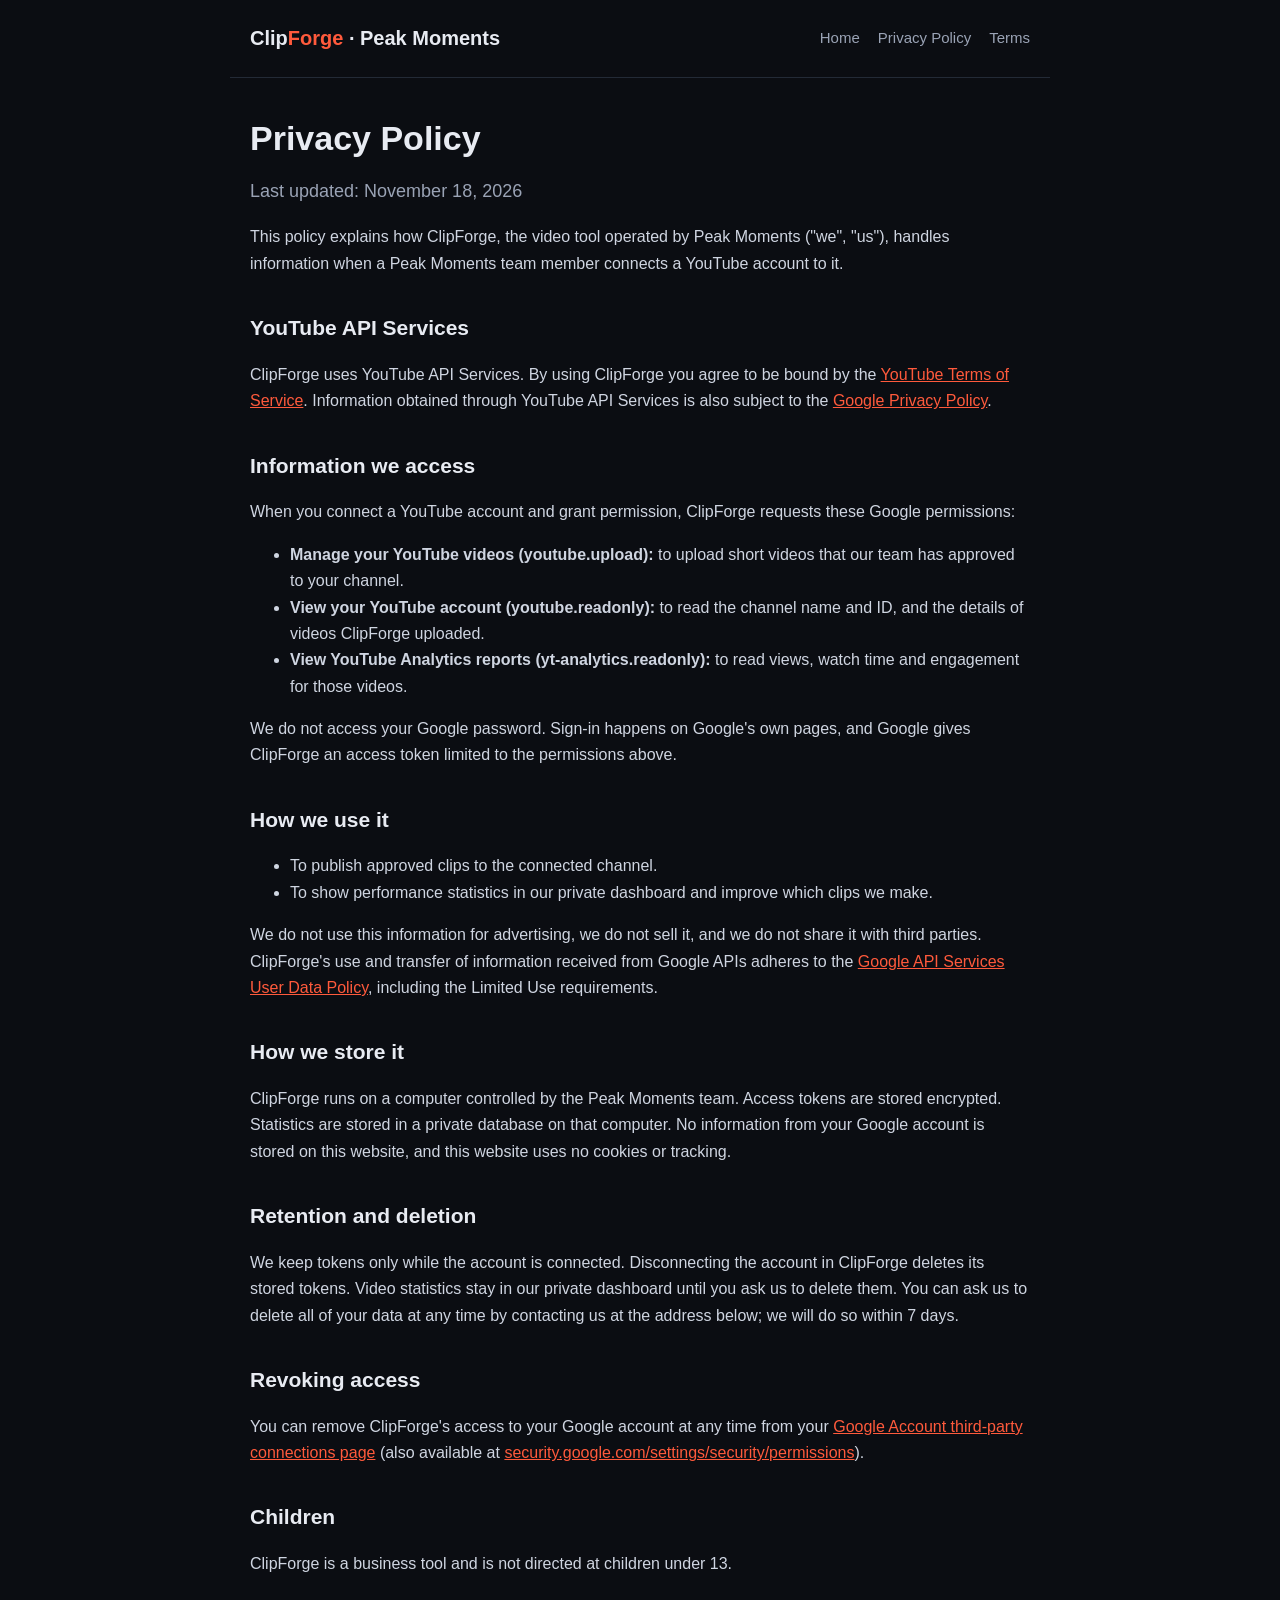
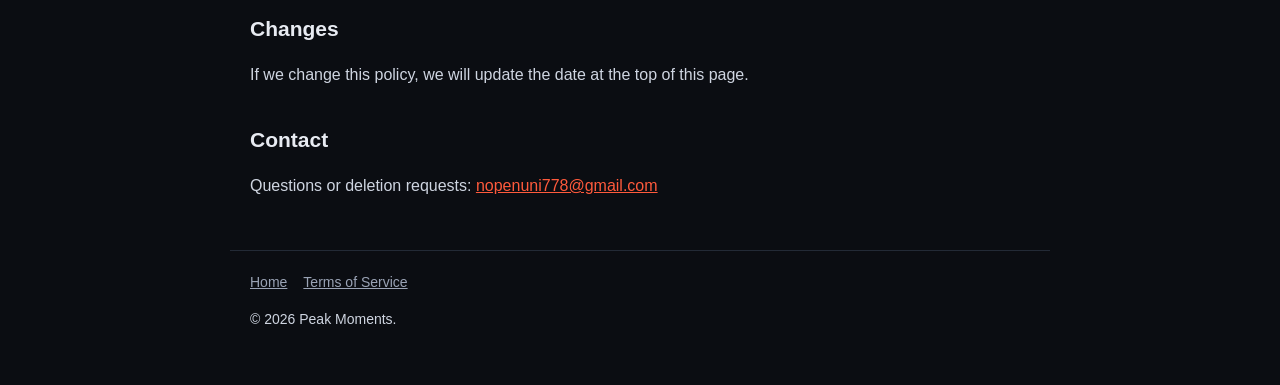
==== privacy.html @ a2990d35 "Peak Moments / ClipForge site: home, privacy policy, terms" ====
<!doctype html>
<html lang="en">
<head>
<meta charset="utf-8">
<meta name="viewport" content="width=device-width,initial-scale=1">
<title>Privacy Policy · ClipForge</title>
<link rel="stylesheet" href="style.css">
</head>
<body>
<header>
  <a class="brand" href="./">Clip<span>Forge</span> · Peak Moments</a>
  <nav><a href="./">Home</a><a href="privacy.html">Privacy Policy</a><a href="terms.html">Terms</a></nav>
</header>
<main>
  <h1>Privacy Policy</h1>
  <p class="lead">Last updated: November 18, 2026</p>

  <p>This policy explains how ClipForge, the video tool operated by Peak Moments ("we", "us"), handles information when a Peak Moments team member connects a YouTube account to it.</p>

  <h2>YouTube API Services</h2>
  <p>ClipForge uses YouTube API Services. By using ClipForge you agree to be bound by the <a href="https://www.youtube.com/t/terms">YouTube Terms of Service</a>. Information obtained through YouTube API Services is also subject to the <a href="https://policies.google.com/privacy">Google Privacy Policy</a>.</p>

  <h2>Information we access</h2>
  <p>When you connect a YouTube account and grant permission, ClipForge requests these Google permissions:</p>
  <ul>
    <li><strong>Manage your YouTube videos (youtube.upload):</strong> to upload short videos that our team has approved to your channel.</li>
    <li><strong>View your YouTube account (youtube.readonly):</strong> to read the channel name and ID, and the details of videos ClipForge uploaded.</li>
    <li><strong>View YouTube Analytics reports (yt-analytics.readonly):</strong> to read views, watch time and engagement for those videos.</li>
  </ul>
  <p>We do not access your Google password. Sign-in happens on Google's own pages, and Google gives ClipForge an access token limited to the permissions above.</p>

  <h2>How we use it</h2>
  <ul>
    <li>To publish approved clips to the connected channel.</li>
    <li>To show performance statistics in our private dashboard and improve which clips we make.</li>
  </ul>
  <p>We do not use this information for advertising, we do not sell it, and we do not share it with third parties. ClipForge's use and transfer of information received from Google APIs adheres to the <a href="https://developers.google.com/terms/api-services-user-data-policy">Google API Services User Data Policy</a>, including the Limited Use requirements.</p>

  <h2>How we store it</h2>
  <p>ClipForge runs on a computer controlled by the Peak Moments team. Access tokens are stored encrypted. Statistics are stored in a private database on that computer. No information from your Google account is stored on this website, and this website uses no cookies or tracking.</p>

  <h2>Retention and deletion</h2>
  <p>We keep tokens only while the account is connected. Disconnecting the account in ClipForge deletes its stored tokens. Video statistics stay in our private dashboard until you ask us to delete them. You can ask us to delete all of your data at any time by contacting us at the address below; we will do so within 7 days.</p>

  <h2>Revoking access</h2>
  <p>You can remove ClipForge's access to your Google account at any time from your <a href="https://myaccount.google.com/connections">Google Account third-party connections page</a> (also available at <a href="https://security.google.com/settings/security/permissions">security.google.com/settings/security/permissions</a>).</p>

  <h2>Children</h2>
  <p>ClipForge is a business tool and is not directed at children under 13.</p>

  <h2>Changes</h2>
  <p>If we change this policy, we will update the date at the top of this page.</p>

  <h2>Contact</h2>
  <p>Questions or deletion requests: <a href="mailto:nopenuni778@gmail.com">nopenuni778@gmail.com</a></p>
</main>
<footer>
  <a href="./">Home</a><a href="terms.html">Terms of Service</a>
  <p>© 2026 Peak Moments.</p>
</footer>
</body>
</html>
---- style.css ----
:root{--bg:#0b0d12;--card:#141821;--text:#e8ebf2;--muted:#9aa3b5;--accent:#ff5a3c;--line:#232a36}
*{box-sizing:border-box}
body{margin:0;background:var(--bg);color:var(--text);font:16px/1.65 -apple-system,BlinkMacSystemFont,"Segoe UI",Roboto,Helvetica,Arial,sans-serif}
a{color:var(--accent)}
header,main,footer{max-width:820px;margin:0 auto;padding:0 20px}
header{display:flex;justify-content:space-between;align-items:center;padding-top:22px;padding-bottom:22px;border-bottom:1px solid var(--line);flex-wrap:wrap;gap:10px}
.brand{font-weight:800;font-size:20px;color:var(--text);text-decoration:none}
.brand span{color:var(--accent)}
nav a{color:var(--muted);text-decoration:none;margin-left:18px;font-size:15px}
nav a:hover{color:var(--text)}
h1{font-size:34px;line-height:1.2;margin:40px 0 12px}
h2{font-size:21px;margin:34px 0 8px}
p,li{color:#cfd5e1}
.lead{font-size:18px;color:var(--muted)}
.grid{display:grid;grid-template-columns:repeat(auto-fit,minmax(220px,1fr));gap:14px;margin:26px 0}
.card{background:var(--card);border:1px solid var(--line);border-radius:12px;padding:18px}
.card h3{margin:0 0 6px;font-size:16px}
.card p{margin:0;font-size:15px}
.note{background:var(--card);border-left:3px solid var(--accent);padding:12px 16px;border-radius:6px}
footer{border-top:1px solid var(--line);margin-top:50px;padding-top:20px;padding-bottom:40px;color:var(--muted);font-size:14px}
footer a{color:var(--muted);margin-right:16px}
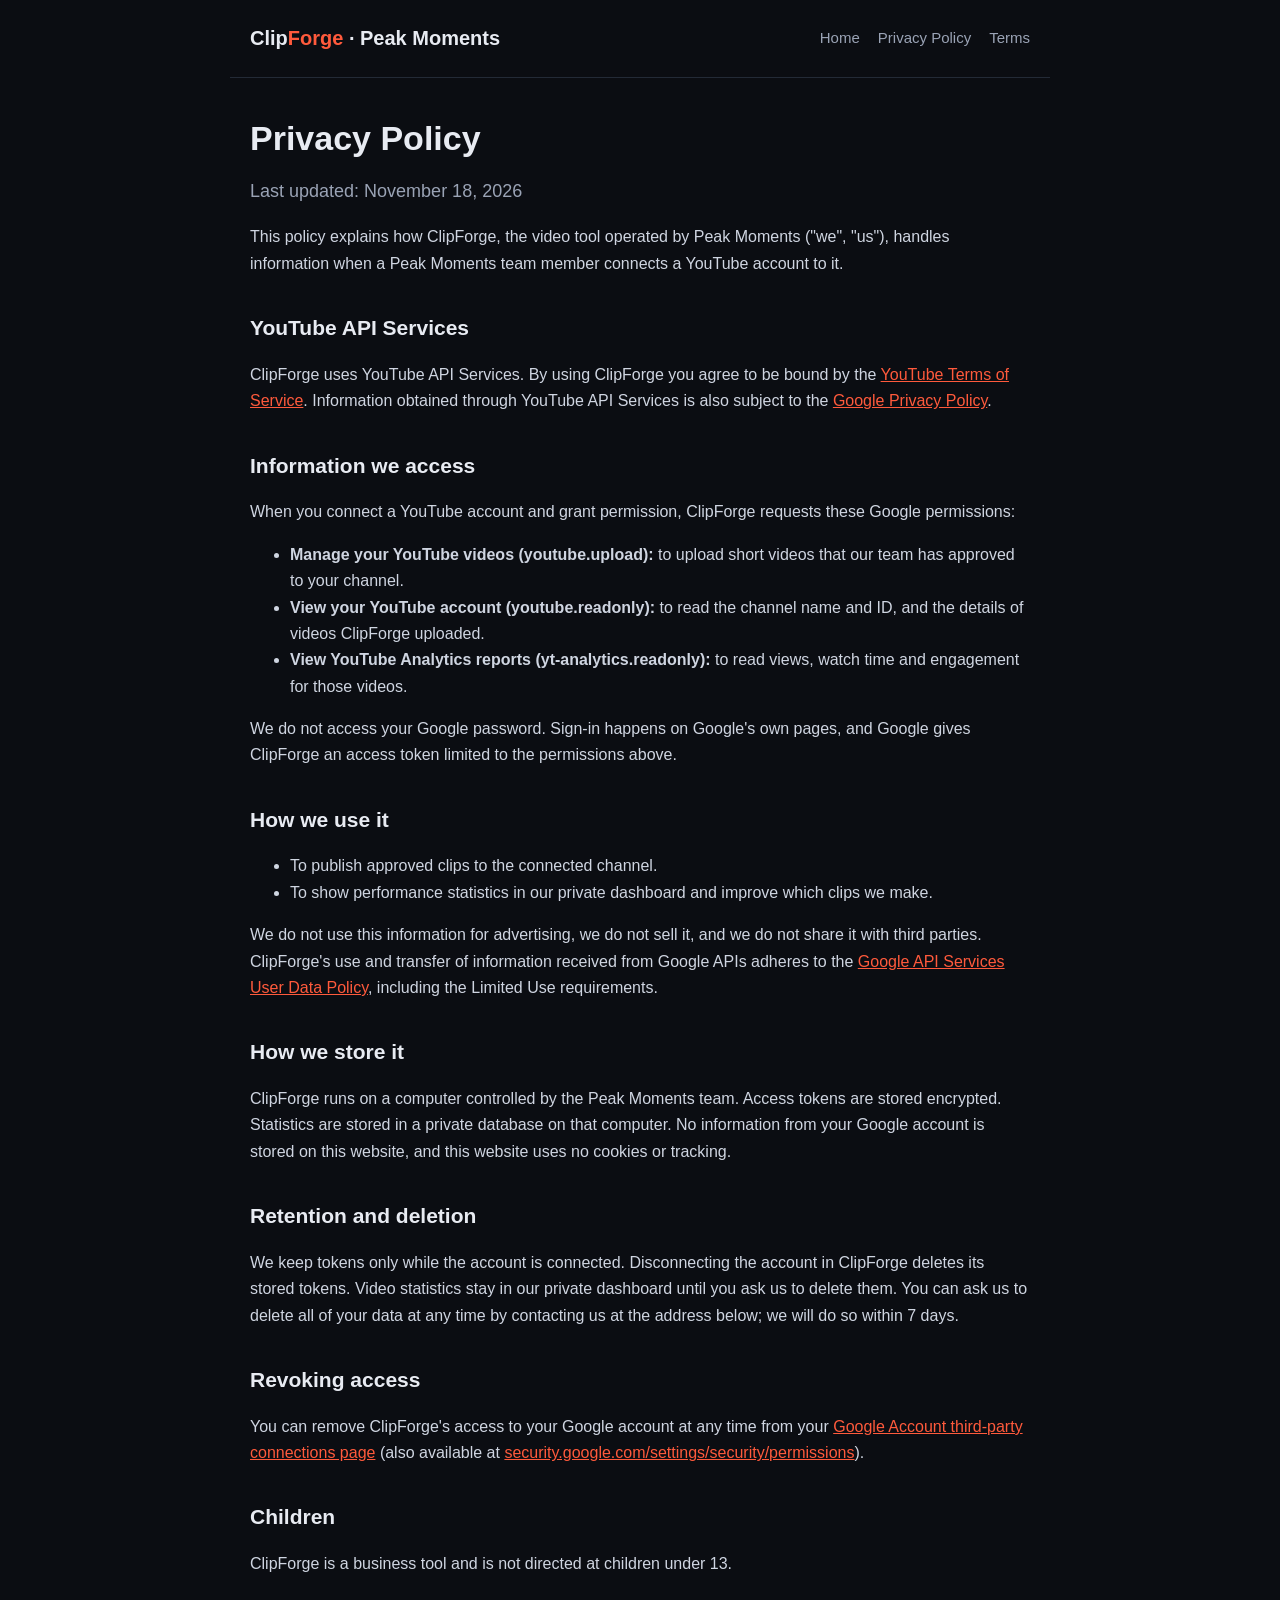
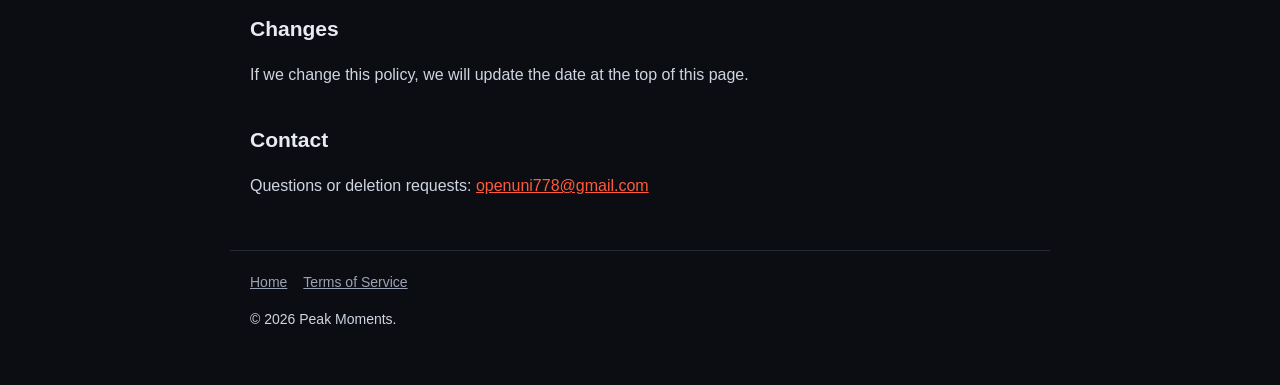
==== commit e9f1481b: "Fix contact email" ====
--- a/privacy.html
+++ b/privacy.html
@@ -52,7 +52,7 @@
   <p>If we change this policy, we will update the date at the top of this page.</p>
 
   <h2>Contact</h2>
-  <p>Questions or deletion requests: <a href="mailto:nopenuni778@gmail.com">nopenuni778@gmail.com</a></p>
+  <p>Questions or deletion requests: <a href="mailto:openuni778@gmail.com">openuni778@gmail.com</a></p>
 </main>
 <footer>
   <a href="./">Home</a><a href="terms.html">Terms of Service</a>
